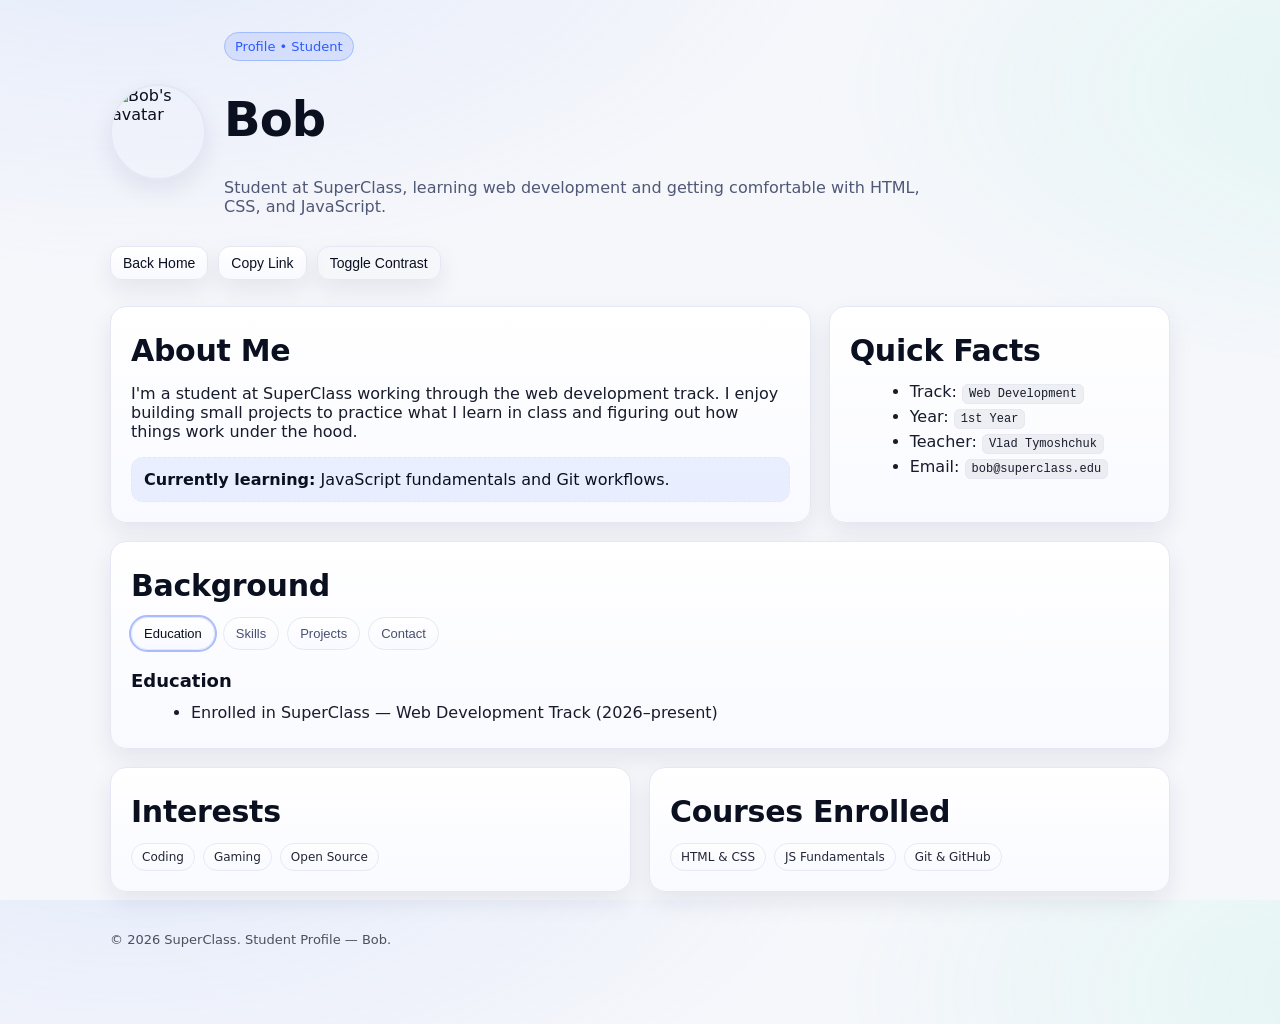
==== profiles/bob/profile.html @ 944cd734 "Initial commit" ====
<!DOCTYPE html>
<html lang="en">

<head>
    <meta charset="utf-8" />
    <meta name="viewport" content="width=device-width, initial-scale=1" />
    <title>Bob — Student Profile | SuperClass</title>
    <meta name="description" content="Student profile for Bob at SuperClass." />
    <link rel="stylesheet" href="style.css" />
</head>

<body>
    <div class="container">
        <header>
            <div class="profile-heading">
                <img class="avatar" src="https://api.dicebear.com/9.x/initials/svg?seed=Bob"
                    alt="Bob's avatar" width="96" height="96" />
                <div>
                    <span class="badge" aria-label="Profile role">Profile • Student</span>
                    <h1 class="title">Bob</h1>
                    <p class="subtitle">Student at SuperClass, learning web development and getting comfortable with
                        HTML, CSS, and JavaScript.</p>
                </div>
            </div>
            <div class="toolbar">
                <button class="btn">
                    <a class="clear-styles" href="../../index.html">Back Home</a>
                </button>
                <button id="copyLink" class="btn" aria-label="Copy shareable link">Copy Link</button>
                <button id="toggleContrast" class="btn ghost" aria-label="Toggle high contrast">Toggle Contrast</button>
            </div>

        </header>

        <section class="grid">
            <article class="card span-8">
                <h2>About Me</h2>
                <p>I'm a student at SuperClass working through the web development track. I enjoy building small
                    projects to practice what I learn in class and figuring out how things work under the hood.</p>
                <div class="callout" role="note">
                    <strong>Currently learning:</strong> JavaScript fundamentals and Git workflows.
                </div>
            </article>

            <aside class="card span-4">
                <h2>Quick Facts</h2>
                <ul>
                    <li>Track: <span class="kbd">Web Development</span></li>
                    <li>Year: <span class="kbd">1st Year</span></li>
                    <li>Teacher: <span class="kbd">Vlad Tymoshchuk</span></li>
                    <li>Email: <span class="kbd">bob@superclass.edu</span></li>
                </ul>
            </aside>

            <article class="card span-12">
                <h2>Background</h2>
                <div class="tabs" id="profileTabs">
                    <div class="tablist" role="tablist" aria-label="Profile sections">
                        <button class="tab" role="tab" aria-controls="tab-edu" data-tab="edu">Education</button>
                        <button class="tab" role="tab" aria-controls="tab-skills" data-tab="skills">Skills</button>
                        <button class="tab" role="tab" aria-controls="tab-projects" data-tab="projects">Projects</button>
                        <button class="tab" role="tab" aria-controls="tab-contact" data-tab="contact">Contact</button>
                    </div>

                    <section class="tabpanel" id="tab-edu" role="tabpanel" aria-labelledby="edu">
                        <h3>Education</h3>
                        <ul>
                            <li>Enrolled in SuperClass — Web Development Track (2026–present)</li>
                        </ul>
                    </section>

                    <section class="tabpanel" id="tab-skills" role="tabpanel" aria-labelledby="skills">
                        <h3>Skills</h3>
                        <div class="pill-list" aria-label="Skills">
                            <span class="pill">HTML</span>
                            <span class="pill">CSS</span>
                            <span class="pill">JavaScript (learning)</span>
                            <span class="pill">Git & GitHub</span>
                        </div>
                    </section>

                    <section class="tabpanel" id="tab-projects" role="tabpanel" aria-labelledby="projects">
                        <h3>Projects</h3>
                        <ul>
                            <li>Personal portfolio page built with HTML & CSS</li>
                            <li>To-do list app built with vanilla JavaScript</li>
                        </ul>
                    </section>

                    <section class="tabpanel" id="tab-contact" role="tabpanel" aria-labelledby="contact">
                        <h3>Contact</h3>
                        <ul>
                            <li>Email: bob@superclass.edu</li>
                            <li>Class: Web Development Track</li>
                        </ul>
                    </section>
                </div>
            </article>

            <article class="card span-6">
                <h2>Interests</h2>
                <div class="pill-list" aria-label="Interests">
                    <span class="pill">Coding</span>
                    <span class="pill">Gaming</span>
                    <span class="pill">Open Source</span>
                </div>
            </article>

            <article class="card span-6">
                <h2>Courses Enrolled</h2>
                <div class="pill-list" aria-label="Courses">
                    <span class="pill">HTML & CSS</span>
                    <span class="pill">JS Fundamentals</span>
                    <span class="pill">Git & GitHub</span>
                </div>
            </article>
        </section>

        <footer>
            <p>© 2026 SuperClass. Student Profile — Bob.</p>
        </footer>
    </div>

    <script>
        // Link copier
        document.getElementById('copyLink').addEventListener('click', async () => {
            try {
                await navigator.clipboard.writeText(location.href);
                const btn = document.getElementById('copyLink');
                const old = btn.textContent;
                btn.textContent = 'Copied!';
                setTimeout(() => btn.textContent = old, 1200);
            } catch { }
        });

        // Contrast toggle (temporary CSS override)
        const toggleBtn = document.getElementById('toggleContrast');
        let high = false;
        toggleBtn.addEventListener('click', () => {
            high = !high;
            document.documentElement.style.setProperty('--bg', high ? '#05070f' : '');
            document.documentElement.style.setProperty('--card', high ? '#0a0f22' : '');
            document.documentElement.style.setProperty('--card-2', high ? '#0b1020' : '');
            document.documentElement.style.setProperty('--text', high ? '#f2f6ff' : '');
            document.documentElement.style.setProperty('--border', high ? '#243463' : '');
        });

        // Tabs logic
        const tabsRoot = document.getElementById('profileTabs');
        const tabs = Array.from(tabsRoot.querySelectorAll('.tab'));
        const panels = Array.from(tabsRoot.querySelectorAll('.tabpanel'));
        function activate(id) {
            tabs.forEach(t => t.dataset.active = (t.dataset.tab === id));
            panels.forEach(p => p.classList.toggle('active', p.id === 'tab-' + id));
        }
        tabs.forEach(t => t.addEventListener('click', () => activate(t.dataset.tab)));
        activate('edu');
    </script>
</body>

</html>
---- profiles/bob/style.css ----
:root {
  --bg: #0b1020;
  --card: #111730;
  --card-2: #0e142a;
  --text: #e9eefc;
  --muted: #a9b2d0;
  --brand: #7aa2ff;
  --accent: #55e6c1;
  --border: #22305f;
  --code: #0a0f22;
  --shadow: 0 10px 30px rgba(0, 0, 0, 0.35);
}

@media (prefers-color-scheme: light) {
  :root {
    --bg: #f6f7fb;
    --card: #ffffff;
    --card-2: #f9faff;
    --text: #0b1020;
    --muted: #475070;
    --brand: #2d5bff;
    --accent: #0bb88e;
    --border: #e5e8f4;
    --code: #0b1020;
    --shadow: 0 10px 24px rgba(12, 24, 64, 0.08);
  }
}

* {
  box-sizing: border-box;
}

html,
body {
  height: 100%;
}

body {
  margin: 0;
  font-family:
    ui-sans-serif,
    system-ui,
    -apple-system,
    Segoe UI,
    Roboto,
    Inter,
    "Helvetica Neue",
    Arial,
    "Apple Color Emoji",
    "Segoe UI Emoji";
  background:
    radial-gradient(
      1200px 600px at 10% -10%,
      rgba(122, 162, 255, 0.15),
      transparent 60%
    ),
    radial-gradient(
      1000px 500px at 110% 10%,
      rgba(85, 230, 193, 0.12),
      transparent 60%
    ),
    var(--bg);
  color: var(--text);
}

.container {
  max-width: 1100px;
  margin: 0 auto;
  padding: 32px 20px 64px;
}

header {
  display: grid;
  gap: 14px;
  align-items: start;
  margin-bottom: 26px;
}

.title {
  font-size: clamp(28px, 4vw, 48px);
  line-height: 1.1;
  letter-spacing: -0.02em;
}

.subtitle {
  color: var(--muted);
  max-width: 70ch;
}

.profile-heading {
  display: flex;
  align-items: center;
  gap: 18px;
}

.avatar {
  border-radius: 50%;
  border: 2px solid var(--border);
  box-shadow: var(--shadow);
}

.badge {
  display: inline-flex;
  align-items: center;
  gap: 8px;
  font-size: 13px;
  color: var(--brand);
  background: color-mix(in oklab, var(--brand) 12%, transparent);
  border: 1px solid color-mix(in oklab, var(--brand) 35%, var(--border));
  padding: 6px 10px;
  border-radius: 999px;
}

.clear-styles {
  color: inherit;
  text-decoration: none;
}

.grid {
  display: grid;
  gap: 18px;
  grid-template-columns: repeat(12, 1fr);
}

.card {
  grid-column: span 12;
  background: linear-gradient(180deg, var(--card), var(--card-2));
  border: 1px solid var(--border);
  border-radius: 16px;
  box-shadow: var(--shadow);
  padding: 20px;
}

@media (min-width: 900px) {
  .card.span-4 {
    grid-column: span 4;
  }

  .card.span-6 {
    grid-column: span 6;
  }

  .card.span-8 {
    grid-column: span 8;
  }

  .card.span-12 {
    grid-column: span 12;
  }
}

h2 {
  margin: 6px 0 14px;
  font-size: clamp(22px, 2.6vw, 30px);
  letter-spacing: -0.01em;
}

h3 {
  margin: 10px 0 12px;
  font-size: 18px;
  letter-spacing: 0;
}

p {
  color: var(--text);
  opacity: 0.95;
}

ul {
  margin: 8px 0 0 20px;
  color: var(--text);
  opacity: 0.95;
}

li {
  margin: 6px 0;
}

.muted {
  color: var(--muted);
}

.kbd {
  font-family:
    ui-monospace, SFMono-Regular, Menlo, Consolas, "Liberation Mono", monospace;
  font-size: 12px;
  background: color-mix(in oklab, var(--text) 6%, transparent);
  border: 1px solid var(--border);
  padding: 2px 6px;
  border-radius: 6px;
}

pre,
code {
  font-family:
    ui-monospace, SFMono-Regular, Menlo, Consolas, "Liberation Mono", monospace;
}

pre {
  margin: 14px 0;
  padding: 14px;
  border-radius: 12px;
  border: 1px solid var(--border);
  background: linear-gradient(
    180deg,
    color-mix(in oklab, var(--card) 92%, #000 8%),
    var(--card-2)
  );
  overflow: auto;
}

code.inline {
  background: color-mix(in oklab, var(--text) 8%, transparent);
  border: 1px solid var(--border);
  padding: 2px 6px;
  border-radius: 6px;
}

.toolbar {
  display: flex;
  align-items: center;
  gap: 10px;
}

.btn {
  cursor: pointer;
  border: 1px solid var(--border);
  background: linear-gradient(180deg, var(--card), var(--card-2));
  color: var(--text);
  padding: 8px 12px;
  border-radius: 12px;
  box-shadow: var(--shadow);
  font-size: 14px;
}

.btn:hover {
  filter: brightness(1.05);
}

.btn.ghost {
  background: transparent;
}

/* Tabs */
.tabs {
  display: grid;
  gap: 10px;
}

.tablist {
  display: flex;
  flex-wrap: wrap;
  gap: 8px;
}

.tab {
  cursor: pointer;
  border: 1px solid var(--border);
  background: linear-gradient(180deg, var(--card), var(--card-2));
  color: var(--muted);
  padding: 8px 12px;
  border-radius: 999px;
  font-size: 13px;
  user-select: none;
}

.tab[data-active="true"] {
  color: var(--text);
  outline: 2px solid color-mix(in oklab, var(--brand) 40%, transparent);
}

.tabpanel {
  display: none;
}

.tabpanel.active {
  display: block;
}

.kicker {
  font-size: 12px;
  letter-spacing: 0.12em;
  text-transform: uppercase;
  color: var(--muted);
}

.callout {
  border: 1px dashed var(--border);
  background: color-mix(in oklab, var(--brand) 8%, transparent);
  padding: 12px;
  border-radius: 12px;
}

footer {
  margin-top: 40px;
  opacity: 0.75;
  font-size: 13px;
  color: var(--muted);
}

.diagram {
  width: 100%;
  border-radius: 12px;
  border: 1px solid var(--border);
  background: var(--card-2);
  padding: 6px;
}

.pill-list {
  display: flex;
  gap: 8px;
  flex-wrap: wrap;
}

.pill {
  font-size: 12px;
  color: var(--text);
  opacity: 0.9;
  border: 1px solid var(--border);
  background: linear-gradient(180deg, var(--card), var(--card-2));
  padding: 6px 10px;
  border-radius: 999px;
}
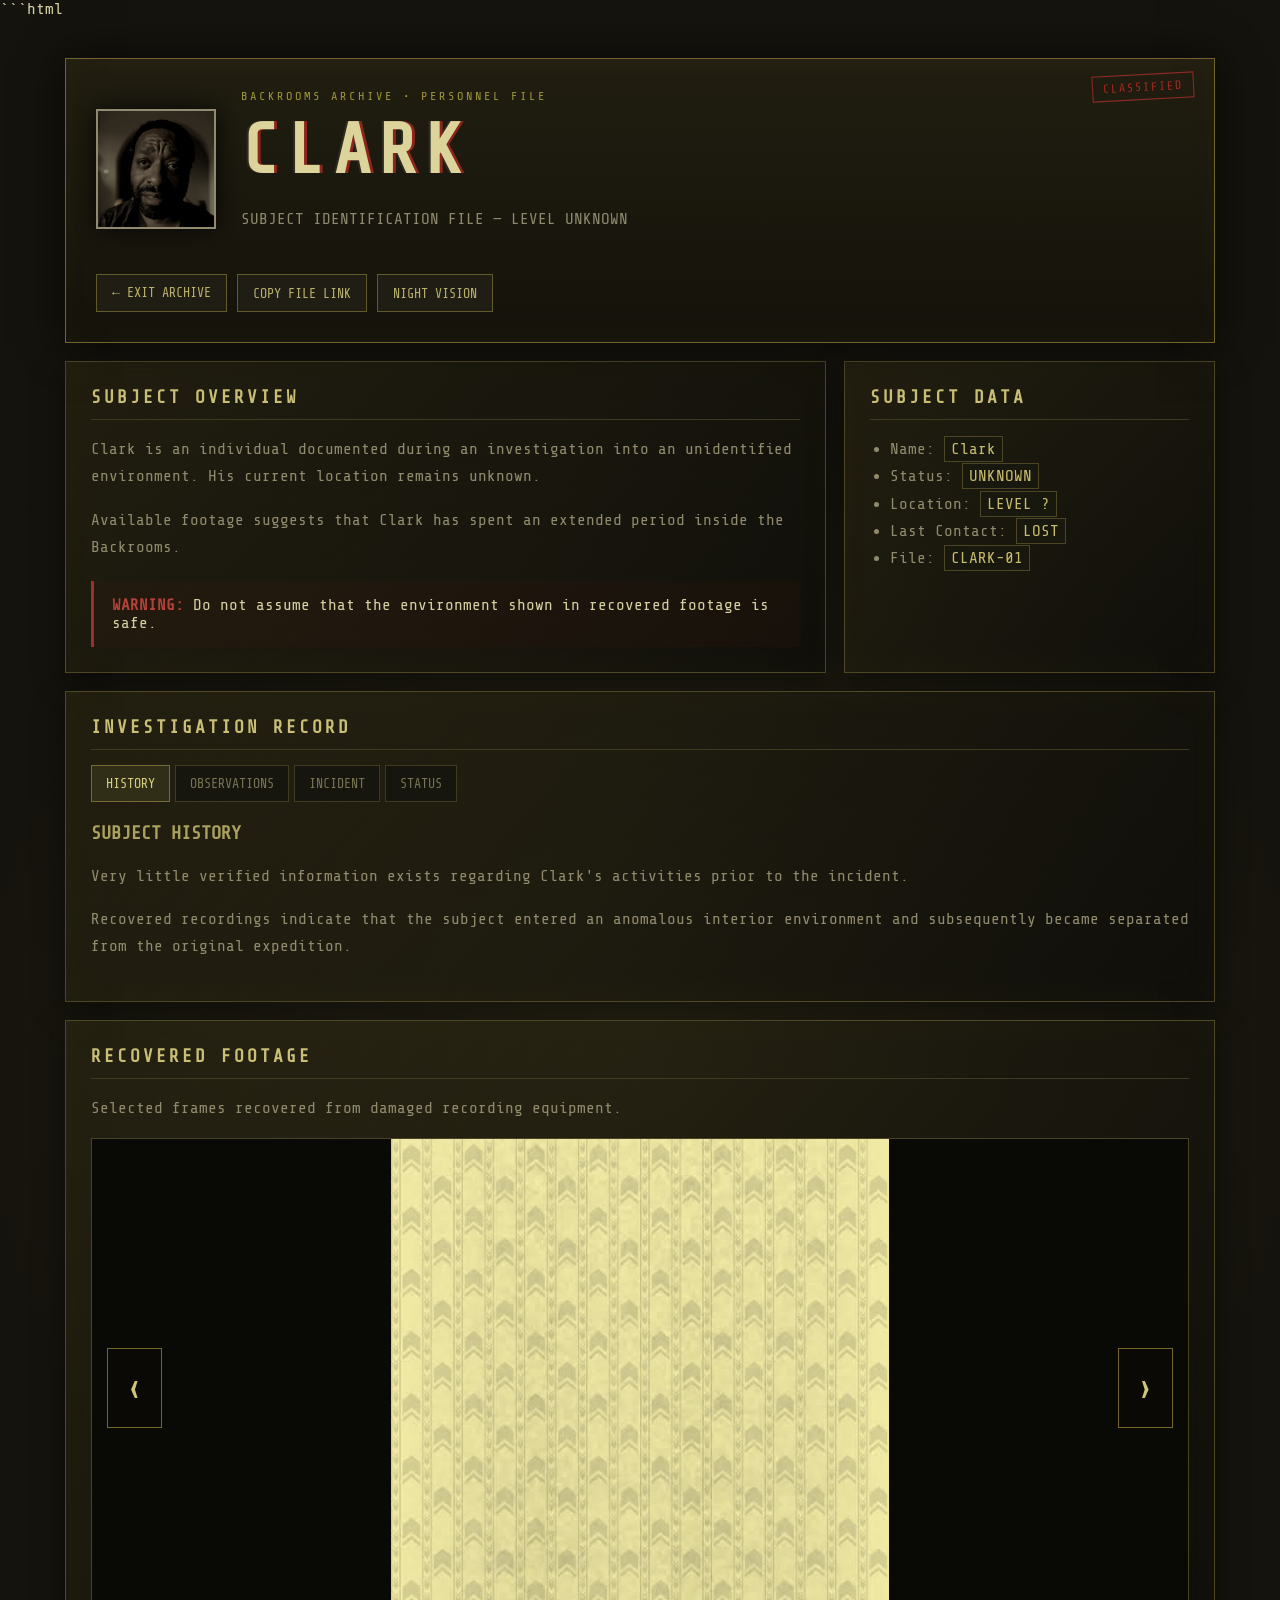
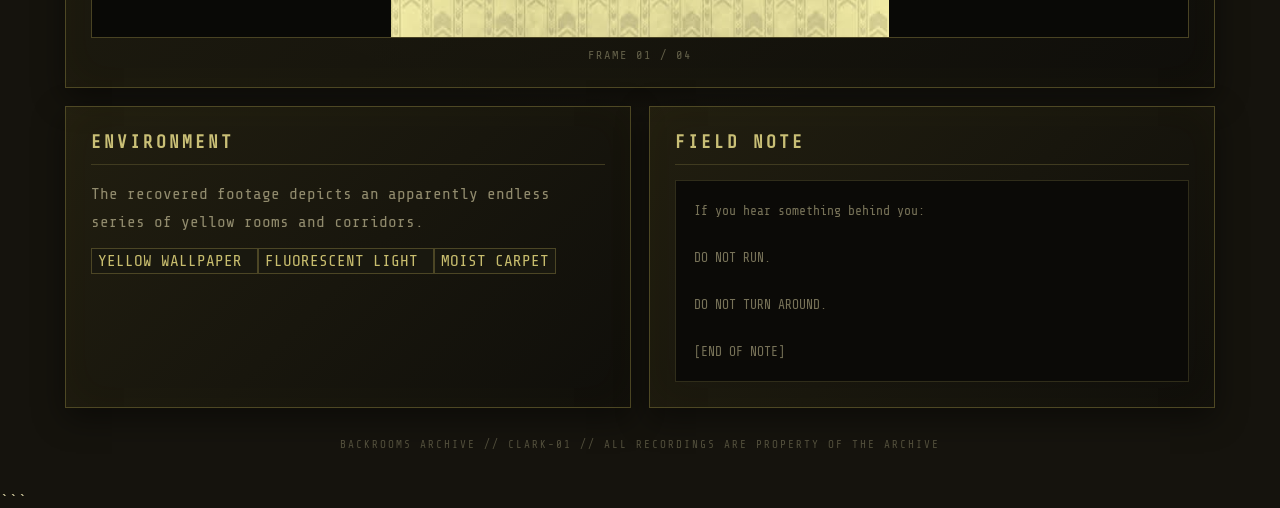
==== commit cb268ae1: "lo" ====
--- a/profiles/bob/profile.html
+++ b/profiles/bob/profile.html
@@ -1,161 +1,1216 @@
+```html
 <!DOCTYPE html>
 <html lang="en">
 
 <head>
-    <meta charset="utf-8" />
-    <meta name="viewport" content="width=device-width, initial-scale=1" />
-    <title>Bob — Student Profile | SuperClass</title>
-    <meta name="description" content="Student profile for Bob at SuperClass." />
-    <link rel="stylesheet" href="style.css" />
+    <meta charset="UTF-8">
+    <meta name="viewport" content="width=device-width, initial-scale=1.0">
+
+    <title>CLARK — BACKROOMS ARCHIVE</title>
+
+    <meta name="description" content="Classified archive file concerning Clark.">
+
+    <style>
+        @import url('https://fonts.googleapis.com/css2?family=Share+Tech+Mono&display=swap');
+
+        * {
+            box-sizing: border-box;
+        }
+
+        html {
+            scroll-behavior: smooth;
+        }
+
+        body {
+            margin: 0;
+            background:
+                radial-gradient(circle at center, rgba(255, 225, 100, 0.08), transparent 55%),
+                #15130d;
+            color: #d8d1a3;
+            font-family: "Share Tech Mono", monospace;
+            min-height: 100vh;
+        }
+
+        /* VHS noise */
+
+        body::before {
+            content: "";
+            position: fixed;
+            inset: 0;
+            pointer-events: none;
+            z-index: 999;
+            opacity: 0.08;
+
+            background:
+                repeating-linear-gradient(
+                    0deg,
+                    transparent,
+                    transparent 2px,
+                    rgba(255, 255, 255, 0.08) 3px
+                );
+
+            animation: scanlines 0.15s infinite;
+        }
+
+        @keyframes scanlines {
+            0% {
+                transform: translateY(0);
+            }
+
+            100% {
+                transform: translateY(3px);
+            }
+        }
+
+        /* Main container */
+
+        .container {
+            width: min(1150px, 92%);
+            margin: 40px auto;
+        }
+
+        /* Header */
+
+        header {
+            position: relative;
+            padding: 30px;
+            border: 1px solid #70652c;
+            background:
+                linear-gradient(
+                    rgba(80, 70, 30, 0.2),
+                    rgba(20, 18, 10, 0.85)
+                );
+
+            box-shadow:
+                0 0 40px rgba(0, 0, 0, 0.7),
+                inset 0 0 30px rgba(255, 220, 80, 0.03);
+        }
+
+        .classified {
+            position: absolute;
+            top: 15px;
+            right: 20px;
+
+            color: #a32920;
+            border: 1px solid #8d2c26;
+            padding: 5px 10px;
+
+            font-size: 12px;
+            letter-spacing: 2px;
+
+            transform: rotate(-3deg);
+        }
+
+        .profile-heading {
+            display: flex;
+            align-items: center;
+            gap: 25px;
+        }
+
+        .avatar {
+            width: 120px;
+            height: 120px;
+
+            object-fit: cover;
+
+            border: 2px solid #91852e;
+
+            filter:
+                grayscale(0.8)
+                sepia(0.25)
+                contrast(1.2);
+
+            box-shadow:
+                0 0 25px rgba(0, 0, 0, 0.8);
+        }
+
+        .badge {
+            color: #9e963c;
+            font-size: 12px;
+            letter-spacing: 3px;
+        }
+
+        .title {
+            margin: 8px 0;
+
+            color: #ddd49b;
+
+            font-size: clamp(38px, 7vw, 70px);
+            letter-spacing: 8px;
+
+            text-shadow:
+                3px 0 #8b261e,
+                -2px 0 rgba(255, 255, 255, 0.08);
+        }
+
+        .subtitle {
+            max-width: 700px;
+            color: #8e896d;
+            line-height: 1.7;
+        }
+
+        /* Buttons */
+
+        .toolbar {
+            display: flex;
+            flex-wrap: wrap;
+            gap: 10px;
+            margin-top: 25px;
+        }
+
+        .btn {
+            font-family: inherit;
+
+            background: #201e14;
+            color: #b9b16c;
+
+            border: 1px solid #615a2a;
+
+            padding: 10px 15px;
+            cursor: pointer;
+
+            transition: 0.2s;
+        }
+
+        .btn:hover {
+            background: #39351c;
+            color: #e6dc9c;
+            border-color: #a59a42;
+        }
+
+        .clear-styles {
+            color: inherit;
+            text-decoration: none;
+        }
+
+        /* Grid */
+
+        .grid {
+            display: grid;
+            grid-template-columns: repeat(12, 1fr);
+            gap: 18px;
+            margin-top: 18px;
+        }
+
+        .card {
+            background:
+                linear-gradient(
+                    135deg,
+                    rgba(70, 64, 25, 0.25),
+                    rgba(15, 14, 10, 0.95)
+                );
+
+            border: 1px solid #4e4824;
+            padding: 25px;
+
+            box-shadow:
+                0 10px 30px rgba(0, 0, 0, 0.45),
+                inset 0 0 40px rgba(255, 220, 70, 0.025);
+        }
+
+        .span-4 {
+            grid-column: span 4;
+        }
+
+        .span-6 {
+            grid-column: span 6;
+        }
+
+        .span-8 {
+            grid-column: span 8;
+        }
+
+        .span-12 {
+            grid-column: span 12;
+        }
+
+        h2 {
+            margin-top: 0;
+
+            color: #c9bf76;
+
+            font-size: 18px;
+            letter-spacing: 3px;
+
+            border-bottom: 1px solid #403b20;
+            padding-bottom: 12px;
+        }
+
+        h3 {
+            color: #aaa25e;
+        }
+
+        p,
+        li {
+            color: #918b6d;
+            line-height: 1.7;
+        }
+
+        /* Warning */
+
+        .warning {
+            border-left: 3px solid #9d3027;
+            padding: 15px 18px;
+            margin-top: 20px;
+
+            background: rgba(100, 25, 20, 0.08);
+        }
+
+        .warning strong {
+            color: #b54237;
+        }
+
+        /* Facts */
+
+        ul {
+            padding-left: 20px;
+        }
+
+        .kbd {
+            color: #c8bd6e;
+
+            border: 1px solid #4c4625;
+            padding: 3px 6px;
+
+            background: #19180f;
+        }
+
+        /* Tabs */
+
+        .tablist {
+            display: flex;
+            flex-wrap: wrap;
+            gap: 5px;
+            margin-bottom: 20px;
+        }
+
+        .tab {
+            font-family: inherit;
+
+            background: #17160e;
+            color: #777354;
+
+            border: 1px solid #403b20;
+
+            padding: 10px 14px;
+            cursor: pointer;
+        }
+
+        .tab:hover {
+            color: #c6bc6d;
+        }
+
+        .tab[data-active="true"] {
+            color: #d9cf83;
+            background: #312e18;
+            border-color: #756b2f;
+        }
+
+        .tabpanel {
+            display: none;
+        }
+
+        .tabpanel.active {
+            display: block;
+        }
+
+        /* Gallery */
+
+        .gallery {
+            position: relative;
+
+            width: 100%;
+            height: 500px;
+
+            background: #090906;
+
+            border: 1px solid #494323;
+
+            overflow: hidden;
+        }
+
+        .gallery-images {
+            width: 100%;
+            height: 100%;
+        }
+
+        .gallery-image {
+            display: none;
+
+            width: 100%;
+            height: 100%;
+
+            object-fit: contain;
+
+            filter:
+                grayscale(0.35)
+                sepia(0.2)
+                contrast(1.1);
+        }
+
+        .gallery-image.active {
+            display: block;
+        }
+
+        .gallery-btn {
+            position: absolute;
+
+            top: 50%;
+            transform: translateY(-50%);
+
+            width: 55px;
+            height: 80px;
+
+            border: 1px solid #70652d;
+
+            background: rgba(10, 9, 5, 0.7);
+
+            color: #d0c579;
+
+            font-family: inherit;
+            font-size: 42px;
+
+            cursor: pointer;
+
+            z-index: 5;
+        }
+
+        .gallery-btn:hover {
+            background: rgba(70, 63, 25, 0.8);
+        }
+
+        .gallery-btn.prev {
+            left: 15px;
+        }
+
+        .gallery-btn.next {
+            right: 15px;
+        }
+
+        .gallery-counter {
+            text-align: center;
+            margin-top: 10px;
+
+            color: #625f48;
+            font-size: 12px;
+            letter-spacing: 2px;
+        }
+
+        /* Log */
+
+        .log {
+            font-size: 13px;
+            color: #777258;
+
+            background: #0b0a07;
+
+            border: 1px solid #302d1a;
+
+            padding: 18px;
+
+            line-height: 1.8;
+        }
+
+        .redacted {
+            background: #080807;
+            color: #080807;
+            padding: 0 5px;
+        }
+
+        .redacted:hover {
+            color: #777258;
+        }
+
+        /* Footer */
+
+        footer {
+            margin: 30px 0;
+            text-align: center;
+
+            color: #514e3b;
+            font-size: 11px;
+            letter-spacing: 2px;
+        }
+
+        /* Mobile */
+
+        @media (max-width: 800px) {
+
+            .profile-heading {
+                flex-direction: column;
+                align-items: flex-start;
+            }
+
+            .span-4,
+            .span-6,
+            .span-8,
+            .span-12 {
+                grid-column: span 12;
+            }
+
+            .gallery {
+                height: 350px;
+            }
+
+            .classified {
+                position: static;
+                display: inline-block;
+                margin-bottom: 15px;
+            }
+        }
+    </style>
 </head>
 
 <body>
+
     <div class="container">
+
+        <!-- HEADER -->
+
         <header>
+
+            <div class="classified">
+                CLASSIFIED
+            </div>
+
             <div class="profile-heading">
-                <img class="avatar" src="https://api.dicebear.com/9.x/initials/svg?seed=Bob"
-                    alt="Bob's avatar" width="96" height="96" />
+
+                <img
+                    class="avatar"
+                    src="clarkacceptance_2.webp"
+                    alt="Clark"
+                >
+
                 <div>
-                    <span class="badge" aria-label="Profile role">Profile • Student</span>
-                    <h1 class="title">Bob</h1>
-                    <p class="subtitle">Student at SuperClass, learning web development and getting comfortable with
-                        HTML, CSS, and JavaScript.</p>
+
+                    <span class="badge">
+                        BACKROOMS ARCHIVE • PERSONNEL FILE
+                    </span>
+
+                    <h1 class="title">
+                        CLARK
+                    </h1>
+
+                    <p class="subtitle">
+                        SUBJECT IDENTIFICATION FILE — LEVEL UNKNOWN
+                    </p>
+
                 </div>
+
             </div>
+
             <div class="toolbar">
+
                 <button class="btn">
-                    <a class="clear-styles" href="../../index.html">Back Home</a>
+                    <a
+                        class="clear-styles"
+                        href="../../index.html"
+                    >
+                        ← EXIT ARCHIVE
+                    </a>
                 </button>
-                <button id="copyLink" class="btn" aria-label="Copy shareable link">Copy Link</button>
-                <button id="toggleContrast" class="btn ghost" aria-label="Toggle high contrast">Toggle Contrast</button>
+
+                <button
+                    id="copyLink"
+                    class="btn"
+                >
+                    COPY FILE LINK
+                </button>
+
+                <button
+                    id="toggleContrast"
+                    class="btn"
+                >
+                    NIGHT VISION
+                </button>
+
             </div>
 
         </header>
 
+
         <section class="grid">
+
+
+            <!-- ABOUT -->
+
             <article class="card span-8">
-                <h2>About Me</h2>
-                <p>I'm a student at SuperClass working through the web development track. I enjoy building small
-                    projects to practice what I learn in class and figuring out how things work under the hood.</p>
-                <div class="callout" role="note">
-                    <strong>Currently learning:</strong> JavaScript fundamentals and Git workflows.
+
+                <h2>
+                    SUBJECT OVERVIEW
+                </h2>
+
+                <p>
+                    Clark is an individual documented during an
+                    investigation into an unidentified environment.
+                    His current location remains unknown.
+                </p>
+
+                <p>
+                    Available footage suggests that Clark has spent
+                    an extended period inside the Backrooms.
+                </p>
+
+                <div class="warning">
+
+                    <strong>
+                        WARNING:
+                    </strong>
+
+                    Do not assume that the environment shown in
+                    recovered footage is safe.
+
                 </div>
+
             </article>
 
+
+            <!-- FACTS -->
+
             <aside class="card span-4">
-                <h2>Quick Facts</h2>
+
+                <h2>
+                    SUBJECT DATA
+                </h2>
+
                 <ul>
-                    <li>Track: <span class="kbd">Web Development</span></li>
-                    <li>Year: <span class="kbd">1st Year</span></li>
-                    <li>Teacher: <span class="kbd">Vlad Tymoshchuk</span></li>
-                    <li>Email: <span class="kbd">bob@superclass.edu</span></li>
+
+                    <li>
+                        Name:
+                        <span class="kbd">Clark</span>
+                    </li>
+
+                    <li>
+                        Status:
+                        <span class="kbd">UNKNOWN</span>
+                    </li>
+
+                    <li>
+                        Location:
+                        <span class="kbd">LEVEL ?</span>
+                    </li>
+
+                    <li>
+                        Last Contact:
+                        <span class="kbd">LOST</span>
+                    </li>
+
+                    <li>
+                        File:
+                        <span class="kbd">CLARK-01</span>
+                    </li>
+
                 </ul>
+
             </aside>
 
+
+            <!-- BACKGROUND -->
+
             <article class="card span-12">
-                <h2>Background</h2>
-                <div class="tabs" id="profileTabs">
-                    <div class="tablist" role="tablist" aria-label="Profile sections">
-                        <button class="tab" role="tab" aria-controls="tab-edu" data-tab="edu">Education</button>
-                        <button class="tab" role="tab" aria-controls="tab-skills" data-tab="skills">Skills</button>
-                        <button class="tab" role="tab" aria-controls="tab-projects" data-tab="projects">Projects</button>
-                        <button class="tab" role="tab" aria-controls="tab-contact" data-tab="contact">Contact</button>
+
+                <h2>
+                    INVESTIGATION RECORD
+                </h2>
+
+                <div
+                    class="tabs"
+                    id="profileTabs"
+                >
+
+                    <div
+                        class="tablist"
+                        role="tablist"
+                    >
+
+                        <button
+                            class="tab"
+                            data-tab="history"
+                        >
+                            HISTORY
+                        </button>
+
+                        <button
+                            class="tab"
+                            data-tab="behavior"
+                        >
+                            OBSERVATIONS
+                        </button>
+
+                        <button
+                            class="tab"
+                            data-tab="incident"
+                        >
+                            INCIDENT
+                        </button>
+
+                        <button
+                            class="tab"
+                            data-tab="status"
+                        >
+                            STATUS
+                        </button>
+
                     </div>
 
-                    <section class="tabpanel" id="tab-edu" role="tabpanel" aria-labelledby="edu">
-                        <h3>Education</h3>
+
+                    <!-- HISTORY -->
+
+                    <section
+                        class="tabpanel"
+                        id="tab-history"
+                    >
+
+                        <h3>
+                            SUBJECT HISTORY
+                        </h3>
+
+                        <p>
+                            Very little verified information exists
+                            regarding Clark's activities prior to the
+                            incident.
+                        </p>
+
+                        <p>
+                            Recovered recordings indicate that the
+                            subject entered an anomalous interior
+                            environment and subsequently became
+                            separated from the original expedition.
+                        </p>
+
+                    </section>
+
+
+                    <!-- OBSERVATIONS -->
+
+                    <section
+                        class="tabpanel"
+                        id="tab-behavior"
+                    >
+
+                        <h3>
+                            OBSERVATIONS
+                        </h3>
+
                         <ul>
-                            <li>Enrolled in SuperClass — Web Development Track (2026–present)</li>
+
+                            <li>
+                                Subject appears capable of navigating
+                                unfamiliar areas.
+                            </li>
+
+                            <li>
+                                Subject demonstrates awareness of
+                                environmental anomalies.
+                            </li>
+
+                            <li>
+                                Recorded behavior indicates prolonged
+                                exposure to isolation.
+                            </li>
+
+                            <li>
+                                Additional information:
+                                <span class="redacted">
+                                    REDACTED
+                                </span>
+                            </li>
+
                         </ul>
+
                     </section>
 
-                    <section class="tabpanel" id="tab-skills" role="tabpanel" aria-labelledby="skills">
-                        <h3>Skills</h3>
-                        <div class="pill-list" aria-label="Skills">
-                            <span class="pill">HTML</span>
-                            <span class="pill">CSS</span>
-                            <span class="pill">JavaScript (learning)</span>
-                            <span class="pill">Git & GitHub</span>
+
+                    <!-- INCIDENT -->
+
+                    <section
+                        class="tabpanel"
+                        id="tab-incident"
+                    >
+
+                        <h3>
+                            INCIDENT REPORT
+                        </h3>
+
+                        <div class="log">
+
+                            [LOG 01:14:22]
+
+                            <br>
+
+                            Audio recording begins.
+
+                            <br><br>
+
+                            [UNKNOWN VOICE]
+
+                            <br>
+
+                            "Clark? Can you hear me?"
+
+                            <br><br>
+
+                            [STATIC]
+
+                            <br>
+
+                            "Don't go down that hallway."
+
+                            <br><br>
+
+                            [SIGNAL LOST]
+
                         </div>
+
                     </section>
 
-                    <section class="tabpanel" id="tab-projects" role="tabpanel" aria-labelledby="projects">
-                        <h3>Projects</h3>
-                        <ul>
-                            <li>Personal portfolio page built with HTML & CSS</li>
-                            <li>To-do list app built with vanilla JavaScript</li>
-                        </ul>
+
+                    <!-- STATUS -->
+
+                    <section
+                        class="tabpanel"
+                        id="tab-status"
+                    >
+
+                        <h3>
+                            CURRENT STATUS
+                        </h3>
+
+                        <p>
+                            <strong>
+                                LOCATION:
+                            </strong>
+                            UNKNOWN
+                        </p>
+
+                        <p>
+                            <strong>
+                                COMMUNICATION:
+                            </strong>
+                            NONE
+                        </p>
+
+                        <p>
+                            <strong>
+                                RECOVERY:
+                            </strong>
+                            UNSUCCESSFUL
+                        </p>
+
                     </section>
 
-                    <section class="tabpanel" id="tab-contact" role="tabpanel" aria-labelledby="contact">
-                        <h3>Contact</h3>
-                        <ul>
-                            <li>Email: bob@superclass.edu</li>
-                            <li>Class: Web Development Track</li>
-                        </ul>
-                    </section>
                 </div>
+
             </article>
 
+
+            <!-- GALLERY -->
+
+            <article class="card span-12">
+
+                <h2>
+                    RECOVERED FOOTAGE
+                </h2>
+
+                <p>
+                    Selected frames recovered from damaged recording
+                    equipment.
+                </p>
+
+                <div class="gallery">
+
+                    <button
+                        class="gallery-btn prev"
+                        onclick="previousImage()"
+                    >
+                        ‹
+                    </button>
+
+                    <div class="gallery-images">
+
+                        <img
+                            src="image1.jpg"
+                            class="gallery-image active"
+                            alt="Recovered footage 01"
+                        >
+
+                        <img
+                            src="image2.jpg"
+                            class="gallery-image"
+                            alt="Recovered footage 02"
+                        >
+
+                        <img
+                            src="image3.jpg"
+                            class="gallery-image"
+                            alt="Recovered footage 03"
+                        >
+
+                        <img
+                            src="image4.jpg"
+                            class="gallery-image"
+                            alt="Recovered footage 04"
+                        >
+
+                    </div>
+
+                    <button
+                        class="gallery-btn next"
+                        onclick="nextImage()"
+                    >
+                        ›
+                    </button>
+
+                </div>
+
+                <div class="gallery-counter">
+                    FRAME <span id="galleryCounter">01 / 04</span>
+                </div>
+
+            </article>
+
+
+            <!-- ENVIRONMENT -->
+
             <article class="card span-6">
-                <h2>Interests</h2>
-                <div class="pill-list" aria-label="Interests">
-                    <span class="pill">Coding</span>
-                    <span class="pill">Gaming</span>
-                    <span class="pill">Open Source</span>
+
+                <h2>
+                    ENVIRONMENT
+                </h2>
+
+                <p>
+                    The recovered footage depicts an apparently
+                    endless series of yellow rooms and corridors.
+                </p>
+
+                <div class="pill-list">
+
+                    <span class="kbd">
+                        YELLOW WALLPAPER
+                    </span>
+
+                    <span class="kbd">
+                        FLUORESCENT LIGHT
+                    </span>
+
+                    <span class="kbd">
+                        MOIST CARPET
+                    </span>
+
                 </div>
+
             </article>
 
+
+            <!-- WARNING -->
+
             <article class="card span-6">
-                <h2>Courses Enrolled</h2>
-                <div class="pill-list" aria-label="Courses">
-                    <span class="pill">HTML & CSS</span>
-                    <span class="pill">JS Fundamentals</span>
-                    <span class="pill">Git & GitHub</span>
+
+                <h2>
+                    FIELD NOTE
+                </h2>
+
+                <div class="log">
+
+                    If you hear something behind you:
+
+                    <br><br>
+
+                    DO NOT RUN.
+
+                    <br><br>
+
+                    DO NOT TURN AROUND.
+
+                    <br><br>
+
+                    [END OF NOTE]
+
                 </div>
+
             </article>
+
+
         </section>
 
+
         <footer>
-            <p>© 2026 SuperClass. Student Profile — Bob.</p>
+
+            BACKROOMS ARCHIVE // CLARK-01 //
+            ALL RECORDINGS ARE PROPERTY OF THE ARCHIVE
+
         </footer>
+
     </div>
 
+
     <script>
-        // Link copier
-        document.getElementById('copyLink').addEventListener('click', async () => {
-            try {
-                await navigator.clipboard.writeText(location.href);
-                const btn = document.getElementById('copyLink');
-                const old = btn.textContent;
-                btn.textContent = 'Copied!';
-                setTimeout(() => btn.textContent = old, 1200);
-            } catch { }
+
+        /* =========================
+           COPY LINK
+        ========================= */
+
+        document
+            .getElementById("copyLink")
+            .addEventListener("click", async () => {
+
+                try {
+
+                    await navigator.clipboard.writeText(
+                        location.href
+                    );
+
+                    const button =
+                        document.getElementById("copyLink");
+
+                    const oldText =
+                        button.textContent;
+
+                    button.textContent =
+                        "LINK COPIED";
+
+                    setTimeout(() => {
+
+                        button.textContent =
+                            oldText;
+
+                    }, 1200);
+
+                } catch {
+
+                    console.log(
+                        "Could not copy link."
+                    );
+
+                }
+
+            });
+
+
+        /* =========================
+           NIGHT VISION
+        ========================= */
+
+        const contrastButton =
+            document.getElementById(
+                "toggleContrast"
+            );
+
+        let nightVision = false;
+
+        contrastButton.addEventListener(
+            "click",
+            () => {
+
+                nightVision =
+                    !nightVision;
+
+                if (nightVision) {
+
+                    document.body.style.filter =
+                        "brightness(0.75) contrast(1.25) sepia(0.7)";
+
+                    contrastButton.textContent =
+                        "NORMAL VISION";
+
+                } else {
+
+                    document.body.style.filter =
+                        "";
+
+                    contrastButton.textContent =
+                        "NIGHT VISION";
+
+                }
+
+            }
+        );
+
+
+        /* =========================
+           TABS
+        ========================= */
+
+        const tabs =
+            document.querySelectorAll(
+                ".tab"
+            );
+
+        const panels =
+            document.querySelectorAll(
+                ".tabpanel"
+            );
+
+        function activateTab(id) {
+
+            tabs.forEach(tab => {
+
+                tab.dataset.active =
+                    tab.dataset.tab === id;
+
+            });
+
+            panels.forEach(panel => {
+
+                panel.classList.toggle(
+                    "active",
+                    panel.id === "tab-" + id
+                );
+
+            });
+
+        }
+
+        tabs.forEach(tab => {
+
+            tab.addEventListener(
+                "click",
+                () => {
+
+                    activateTab(
+                        tab.dataset.tab
+                    );
+
+                }
+            );
+
         });
 
-        // Contrast toggle (temporary CSS override)
-        const toggleBtn = document.getElementById('toggleContrast');
-        let high = false;
-        toggleBtn.addEventListener('click', () => {
-            high = !high;
-            document.documentElement.style.setProperty('--bg', high ? '#05070f' : '');
-            document.documentElement.style.setProperty('--card', high ? '#0a0f22' : '');
-            document.documentElement.style.setProperty('--card-2', high ? '#0b1020' : '');
-            document.documentElement.style.setProperty('--text', high ? '#f2f6ff' : '');
-            document.documentElement.style.setProperty('--border', high ? '#243463' : '');
-        });
-
-        // Tabs logic
-        const tabsRoot = document.getElementById('profileTabs');
-        const tabs = Array.from(tabsRoot.querySelectorAll('.tab'));
-        const panels = Array.from(tabsRoot.querySelectorAll('.tabpanel'));
-        function activate(id) {
-            tabs.forEach(t => t.dataset.active = (t.dataset.tab === id));
-            panels.forEach(p => p.classList.toggle('active', p.id === 'tab-' + id));
-        }
-        tabs.forEach(t => t.addEventListener('click', () => activate(t.dataset.tab)));
-        activate('edu');
+        activateTab("history");
+
+
+        /* =========================
+           GALLERY
+        ========================= */
+
+        const galleryImages =
+            document.querySelectorAll(
+                ".gallery-image"
+            );
+
+        const galleryCounter =
+            document.getElementById(
+                "galleryCounter"
+            );
+
+        let currentImage = 0;
+
+
+        function showImage(index) {
+
+            galleryImages[
+                currentImage
+            ].classList.remove(
+                "active"
+            );
+
+            currentImage =
+                (index + galleryImages.length)
+                % galleryImages.length;
+
+            galleryImages[
+                currentImage
+            ].classList.add(
+                "active"
+            );
+
+            const number =
+                String(
+                    currentImage + 1
+                ).padStart(2, "0");
+
+            const total =
+                String(
+                    galleryImages.length
+                ).padStart(2, "0");
+
+            galleryCounter.textContent =
+                `${number} / ${total}`;
+
+        }
+
+
+        function nextImage() {
+
+            showImage(
+                currentImage + 1
+            );
+
+        }
+
+
+        function previousImage() {
+
+            showImage(
+                currentImage - 1
+            );
+
+        }
+
+
+        /* Keyboard controls */
+
+        document.addEventListener(
+            "keydown",
+            event => {
+
+                if (event.key === "ArrowRight") {
+                    nextImage();
+                }
+
+                if (event.key === "ArrowLeft") {
+                    previousImage();
+                }
+
+            }
+        );
+
+
+        /* Mouse / touch swipe */
+
+        let touchStartX = 0;
+
+        const gallery =
+            document.querySelector(
+                ".gallery"
+            );
+
+        gallery.addEventListener(
+            "touchstart",
+            event => {
+
+                touchStartX =
+                    event.touches[0].clientX;
+
+            }
+        );
+
+        gallery.addEventListener(
+            "touchend",
+            event => {
+
+                const touchEndX =
+                    event.changedTouches[0].clientX;
+
+                const difference =
+                    touchStartX - touchEndX;
+
+                if (Math.abs(difference) > 50) {
+
+                    if (difference > 0) {
+                        nextImage();
+                    } else {
+                        previousImage();
+                    }
+
+                }
+
+            }
+        );
+
     </script>
+
 </body>
 
 </html>
+```
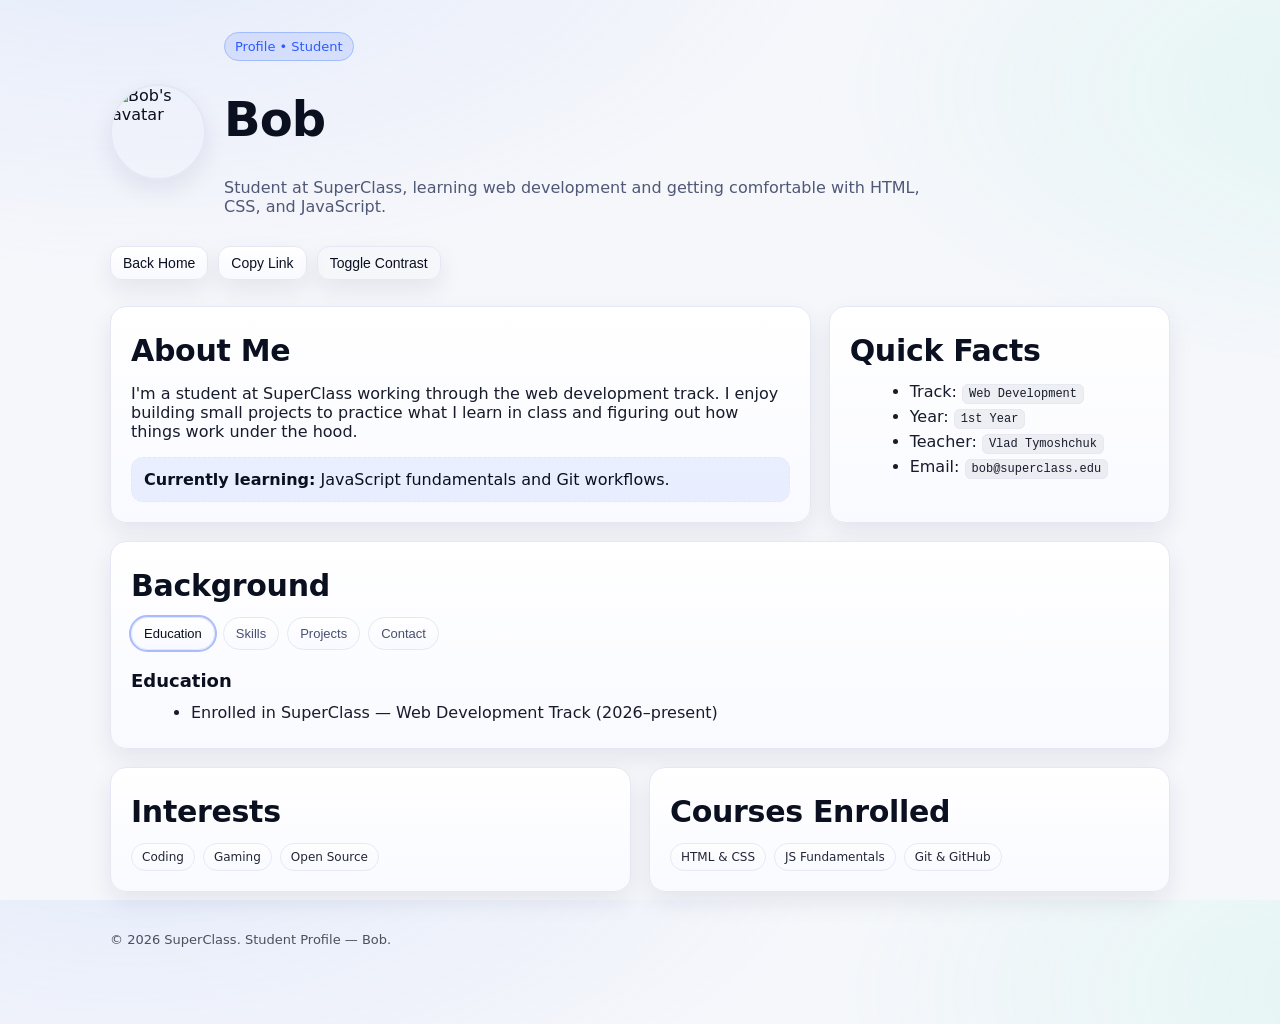
==== commit 999bff14: "bob is back" ====
--- a/profiles/bob/profile.html
+++ b/profiles/bob/profile.html
@@ -1,1216 +1,161 @@
-```html
 <!DOCTYPE html>
 <html lang="en">
 
 <head>
-    <meta charset="UTF-8">
-    <meta name="viewport" content="width=device-width, initial-scale=1.0">
-
-    <title>CLARK — BACKROOMS ARCHIVE</title>
-
-    <meta name="description" content="Classified archive file concerning Clark.">
-
-    <style>
-        @import url('https://fonts.googleapis.com/css2?family=Share+Tech+Mono&display=swap');
-
-        * {
-            box-sizing: border-box;
-        }
-
-        html {
-            scroll-behavior: smooth;
-        }
-
-        body {
-            margin: 0;
-            background:
-                radial-gradient(circle at center, rgba(255, 225, 100, 0.08), transparent 55%),
-                #15130d;
-            color: #d8d1a3;
-            font-family: "Share Tech Mono", monospace;
-            min-height: 100vh;
-        }
-
-        /* VHS noise */
-
-        body::before {
-            content: "";
-            position: fixed;
-            inset: 0;
-            pointer-events: none;
-            z-index: 999;
-            opacity: 0.08;
-
-            background:
-                repeating-linear-gradient(
-                    0deg,
-                    transparent,
-                    transparent 2px,
-                    rgba(255, 255, 255, 0.08) 3px
-                );
-
-            animation: scanlines 0.15s infinite;
-        }
-
-        @keyframes scanlines {
-            0% {
-                transform: translateY(0);
-            }
-
-            100% {
-                transform: translateY(3px);
-            }
-        }
-
-        /* Main container */
-
-        .container {
-            width: min(1150px, 92%);
-            margin: 40px auto;
-        }
-
-        /* Header */
-
-        header {
-            position: relative;
-            padding: 30px;
-            border: 1px solid #70652c;
-            background:
-                linear-gradient(
-                    rgba(80, 70, 30, 0.2),
-                    rgba(20, 18, 10, 0.85)
-                );
-
-            box-shadow:
-                0 0 40px rgba(0, 0, 0, 0.7),
-                inset 0 0 30px rgba(255, 220, 80, 0.03);
-        }
-
-        .classified {
-            position: absolute;
-            top: 15px;
-            right: 20px;
-
-            color: #a32920;
-            border: 1px solid #8d2c26;
-            padding: 5px 10px;
-
-            font-size: 12px;
-            letter-spacing: 2px;
-
-            transform: rotate(-3deg);
-        }
-
-        .profile-heading {
-            display: flex;
-            align-items: center;
-            gap: 25px;
-        }
-
-        .avatar {
-            width: 120px;
-            height: 120px;
-
-            object-fit: cover;
-
-            border: 2px solid #91852e;
-
-            filter:
-                grayscale(0.8)
-                sepia(0.25)
-                contrast(1.2);
-
-            box-shadow:
-                0 0 25px rgba(0, 0, 0, 0.8);
-        }
-
-        .badge {
-            color: #9e963c;
-            font-size: 12px;
-            letter-spacing: 3px;
-        }
-
-        .title {
-            margin: 8px 0;
-
-            color: #ddd49b;
-
-            font-size: clamp(38px, 7vw, 70px);
-            letter-spacing: 8px;
-
-            text-shadow:
-                3px 0 #8b261e,
-                -2px 0 rgba(255, 255, 255, 0.08);
-        }
-
-        .subtitle {
-            max-width: 700px;
-            color: #8e896d;
-            line-height: 1.7;
-        }
-
-        /* Buttons */
-
-        .toolbar {
-            display: flex;
-            flex-wrap: wrap;
-            gap: 10px;
-            margin-top: 25px;
-        }
-
-        .btn {
-            font-family: inherit;
-
-            background: #201e14;
-            color: #b9b16c;
-
-            border: 1px solid #615a2a;
-
-            padding: 10px 15px;
-            cursor: pointer;
-
-            transition: 0.2s;
-        }
-
-        .btn:hover {
-            background: #39351c;
-            color: #e6dc9c;
-            border-color: #a59a42;
-        }
-
-        .clear-styles {
-            color: inherit;
-            text-decoration: none;
-        }
-
-        /* Grid */
-
-        .grid {
-            display: grid;
-            grid-template-columns: repeat(12, 1fr);
-            gap: 18px;
-            margin-top: 18px;
-        }
-
-        .card {
-            background:
-                linear-gradient(
-                    135deg,
-                    rgba(70, 64, 25, 0.25),
-                    rgba(15, 14, 10, 0.95)
-                );
-
-            border: 1px solid #4e4824;
-            padding: 25px;
-
-            box-shadow:
-                0 10px 30px rgba(0, 0, 0, 0.45),
-                inset 0 0 40px rgba(255, 220, 70, 0.025);
-        }
-
-        .span-4 {
-            grid-column: span 4;
-        }
-
-        .span-6 {
-            grid-column: span 6;
-        }
-
-        .span-8 {
-            grid-column: span 8;
-        }
-
-        .span-12 {
-            grid-column: span 12;
-        }
-
-        h2 {
-            margin-top: 0;
-
-            color: #c9bf76;
-
-            font-size: 18px;
-            letter-spacing: 3px;
-
-            border-bottom: 1px solid #403b20;
-            padding-bottom: 12px;
-        }
-
-        h3 {
-            color: #aaa25e;
-        }
-
-        p,
-        li {
-            color: #918b6d;
-            line-height: 1.7;
-        }
-
-        /* Warning */
-
-        .warning {
-            border-left: 3px solid #9d3027;
-            padding: 15px 18px;
-            margin-top: 20px;
-
-            background: rgba(100, 25, 20, 0.08);
-        }
-
-        .warning strong {
-            color: #b54237;
-        }
-
-        /* Facts */
-
-        ul {
-            padding-left: 20px;
-        }
-
-        .kbd {
-            color: #c8bd6e;
-
-            border: 1px solid #4c4625;
-            padding: 3px 6px;
-
-            background: #19180f;
-        }
-
-        /* Tabs */
-
-        .tablist {
-            display: flex;
-            flex-wrap: wrap;
-            gap: 5px;
-            margin-bottom: 20px;
-        }
-
-        .tab {
-            font-family: inherit;
-
-            background: #17160e;
-            color: #777354;
-
-            border: 1px solid #403b20;
-
-            padding: 10px 14px;
-            cursor: pointer;
-        }
-
-        .tab:hover {
-            color: #c6bc6d;
-        }
-
-        .tab[data-active="true"] {
-            color: #d9cf83;
-            background: #312e18;
-            border-color: #756b2f;
-        }
-
-        .tabpanel {
-            display: none;
-        }
-
-        .tabpanel.active {
-            display: block;
-        }
-
-        /* Gallery */
-
-        .gallery {
-            position: relative;
-
-            width: 100%;
-            height: 500px;
-
-            background: #090906;
-
-            border: 1px solid #494323;
-
-            overflow: hidden;
-        }
-
-        .gallery-images {
-            width: 100%;
-            height: 100%;
-        }
-
-        .gallery-image {
-            display: none;
-
-            width: 100%;
-            height: 100%;
-
-            object-fit: contain;
-
-            filter:
-                grayscale(0.35)
-                sepia(0.2)
-                contrast(1.1);
-        }
-
-        .gallery-image.active {
-            display: block;
-        }
-
-        .gallery-btn {
-            position: absolute;
-
-            top: 50%;
-            transform: translateY(-50%);
-
-            width: 55px;
-            height: 80px;
-
-            border: 1px solid #70652d;
-
-            background: rgba(10, 9, 5, 0.7);
-
-            color: #d0c579;
-
-            font-family: inherit;
-            font-size: 42px;
-
-            cursor: pointer;
-
-            z-index: 5;
-        }
-
-        .gallery-btn:hover {
-            background: rgba(70, 63, 25, 0.8);
-        }
-
-        .gallery-btn.prev {
-            left: 15px;
-        }
-
-        .gallery-btn.next {
-            right: 15px;
-        }
-
-        .gallery-counter {
-            text-align: center;
-            margin-top: 10px;
-
-            color: #625f48;
-            font-size: 12px;
-            letter-spacing: 2px;
-        }
-
-        /* Log */
-
-        .log {
-            font-size: 13px;
-            color: #777258;
-
-            background: #0b0a07;
-
-            border: 1px solid #302d1a;
-
-            padding: 18px;
-
-            line-height: 1.8;
-        }
-
-        .redacted {
-            background: #080807;
-            color: #080807;
-            padding: 0 5px;
-        }
-
-        .redacted:hover {
-            color: #777258;
-        }
-
-        /* Footer */
-
-        footer {
-            margin: 30px 0;
-            text-align: center;
-
-            color: #514e3b;
-            font-size: 11px;
-            letter-spacing: 2px;
-        }
-
-        /* Mobile */
-
-        @media (max-width: 800px) {
-
-            .profile-heading {
-                flex-direction: column;
-                align-items: flex-start;
-            }
-
-            .span-4,
-            .span-6,
-            .span-8,
-            .span-12 {
-                grid-column: span 12;
-            }
-
-            .gallery {
-                height: 350px;
-            }
-
-            .classified {
-                position: static;
-                display: inline-block;
-                margin-bottom: 15px;
-            }
-        }
-    </style>
+    <meta charset="utf-8" />
+    <meta name="viewport" content="width=device-width, initial-scale=1" />
+    <title>Bob — Student Profile | SuperClass</title>
+    <meta name="description" content="Student profile for Bob at SuperClass." />
+    <link rel="stylesheet" href="style.css" />
 </head>
 
 <body>
-
     <div class="container">
-
-        <!-- HEADER -->
-
         <header>
-
-            <div class="classified">
-                CLASSIFIED
+            <div class="profile-heading">
+                <img class="avatar" src="https://api.dicebear.com/9.x/initials/svg?seed=Bob"
+                    alt="Bob's avatar" width="96" height="96" />
+                <div>
+                    <span class="badge" aria-label="Profile role">Profile • Student</span>
+                    <h1 class="title">Bob</h1>
+                    <p class="subtitle">Student at SuperClass, learning web development and getting comfortable with
+                        HTML, CSS, and JavaScript.</p>
+                </div>
             </div>
-
-            <div class="profile-heading">
-
-                <img
-                    class="avatar"
-                    src="clarkacceptance_2.webp"
-                    alt="Clark"
-                >
-
-                <div>
-
-                    <span class="badge">
-                        BACKROOMS ARCHIVE • PERSONNEL FILE
-                    </span>
-
-                    <h1 class="title">
-                        CLARK
-                    </h1>
-
-                    <p class="subtitle">
-                        SUBJECT IDENTIFICATION FILE — LEVEL UNKNOWN
-                    </p>
-
-                </div>
-
-            </div>
-
             <div class="toolbar">
-
                 <button class="btn">
-                    <a
-                        class="clear-styles"
-                        href="../../index.html"
-                    >
-                        ← EXIT ARCHIVE
-                    </a>
+                    <a class="clear-styles" href="../../index.html">Back Home</a>
                 </button>
-
-                <button
-                    id="copyLink"
-                    class="btn"
-                >
-                    COPY FILE LINK
-                </button>
-
-                <button
-                    id="toggleContrast"
-                    class="btn"
-                >
-                    NIGHT VISION
-                </button>
-
+                <button id="copyLink" class="btn" aria-label="Copy shareable link">Copy Link</button>
+                <button id="toggleContrast" class="btn ghost" aria-label="Toggle high contrast">Toggle Contrast</button>
             </div>
 
         </header>
 
-
         <section class="grid">
-
-
-            <!-- ABOUT -->
-
             <article class="card span-8">
-
-                <h2>
-                    SUBJECT OVERVIEW
-                </h2>
-
-                <p>
-                    Clark is an individual documented during an
-                    investigation into an unidentified environment.
-                    His current location remains unknown.
-                </p>
-
-                <p>
-                    Available footage suggests that Clark has spent
-                    an extended period inside the Backrooms.
-                </p>
-
-                <div class="warning">
-
-                    <strong>
-                        WARNING:
-                    </strong>
-
-                    Do not assume that the environment shown in
-                    recovered footage is safe.
-
+                <h2>About Me</h2>
+                <p>I'm a student at SuperClass working through the web development track. I enjoy building small
+                    projects to practice what I learn in class and figuring out how things work under the hood.</p>
+                <div class="callout" role="note">
+                    <strong>Currently learning:</strong> JavaScript fundamentals and Git workflows.
                 </div>
-
             </article>
 
-
-            <!-- FACTS -->
-
             <aside class="card span-4">
-
-                <h2>
-                    SUBJECT DATA
-                </h2>
-
+                <h2>Quick Facts</h2>
                 <ul>
-
-                    <li>
-                        Name:
-                        <span class="kbd">Clark</span>
-                    </li>
-
-                    <li>
-                        Status:
-                        <span class="kbd">UNKNOWN</span>
-                    </li>
-
-                    <li>
-                        Location:
-                        <span class="kbd">LEVEL ?</span>
-                    </li>
-
-                    <li>
-                        Last Contact:
-                        <span class="kbd">LOST</span>
-                    </li>
-
-                    <li>
-                        File:
-                        <span class="kbd">CLARK-01</span>
-                    </li>
-
+                    <li>Track: <span class="kbd">Web Development</span></li>
+                    <li>Year: <span class="kbd">1st Year</span></li>
+                    <li>Teacher: <span class="kbd">Vlad Tymoshchuk</span></li>
+                    <li>Email: <span class="kbd">bob@superclass.edu</span></li>
                 </ul>
-
             </aside>
 
-
-            <!-- BACKGROUND -->
-
             <article class="card span-12">
-
-                <h2>
-                    INVESTIGATION RECORD
-                </h2>
-
-                <div
-                    class="tabs"
-                    id="profileTabs"
-                >
-
-                    <div
-                        class="tablist"
-                        role="tablist"
-                    >
-
-                        <button
-                            class="tab"
-                            data-tab="history"
-                        >
-                            HISTORY
-                        </button>
-
-                        <button
-                            class="tab"
-                            data-tab="behavior"
-                        >
-                            OBSERVATIONS
-                        </button>
-
-                        <button
-                            class="tab"
-                            data-tab="incident"
-                        >
-                            INCIDENT
-                        </button>
-
-                        <button
-                            class="tab"
-                            data-tab="status"
-                        >
-                            STATUS
-                        </button>
-
+                <h2>Background</h2>
+                <div class="tabs" id="profileTabs">
+                    <div class="tablist" role="tablist" aria-label="Profile sections">
+                        <button class="tab" role="tab" aria-controls="tab-edu" data-tab="edu">Education</button>
+                        <button class="tab" role="tab" aria-controls="tab-skills" data-tab="skills">Skills</button>
+                        <button class="tab" role="tab" aria-controls="tab-projects" data-tab="projects">Projects</button>
+                        <button class="tab" role="tab" aria-controls="tab-contact" data-tab="contact">Contact</button>
                     </div>
 
-
-                    <!-- HISTORY -->
-
-                    <section
-                        class="tabpanel"
-                        id="tab-history"
-                    >
-
-                        <h3>
-                            SUBJECT HISTORY
-                        </h3>
-
-                        <p>
-                            Very little verified information exists
-                            regarding Clark's activities prior to the
-                            incident.
-                        </p>
-
-                        <p>
-                            Recovered recordings indicate that the
-                            subject entered an anomalous interior
-                            environment and subsequently became
-                            separated from the original expedition.
-                        </p>
-
+                    <section class="tabpanel" id="tab-edu" role="tabpanel" aria-labelledby="edu">
+                        <h3>Education</h3>
+                        <ul>
+                            <li>Enrolled in SuperClass — Web Development Track (2026–present)</li>
+                        </ul>
                     </section>
 
-
-                    <!-- OBSERVATIONS -->
-
-                    <section
-                        class="tabpanel"
-                        id="tab-behavior"
-                    >
-
-                        <h3>
-                            OBSERVATIONS
-                        </h3>
-
-                        <ul>
-
-                            <li>
-                                Subject appears capable of navigating
-                                unfamiliar areas.
-                            </li>
-
-                            <li>
-                                Subject demonstrates awareness of
-                                environmental anomalies.
-                            </li>
-
-                            <li>
-                                Recorded behavior indicates prolonged
-                                exposure to isolation.
-                            </li>
-
-                            <li>
-                                Additional information:
-                                <span class="redacted">
-                                    REDACTED
-                                </span>
-                            </li>
-
-                        </ul>
-
+                    <section class="tabpanel" id="tab-skills" role="tabpanel" aria-labelledby="skills">
+                        <h3>Skills</h3>
+                        <div class="pill-list" aria-label="Skills">
+                            <span class="pill">HTML</span>
+                            <span class="pill">CSS</span>
+                            <span class="pill">JavaScript (learning)</span>
+                            <span class="pill">Git & GitHub</span>
+                        </div>
                     </section>
 
-
-                    <!-- INCIDENT -->
-
-                    <section
-                        class="tabpanel"
-                        id="tab-incident"
-                    >
-
-                        <h3>
-                            INCIDENT REPORT
-                        </h3>
-
-                        <div class="log">
-
-                            [LOG 01:14:22]
-
-                            <br>
-
-                            Audio recording begins.
-
-                            <br><br>
-
-                            [UNKNOWN VOICE]
-
-                            <br>
-
-                            "Clark? Can you hear me?"
-
-                            <br><br>
-
-                            [STATIC]
-
-                            <br>
-
-                            "Don't go down that hallway."
-
-                            <br><br>
-
-                            [SIGNAL LOST]
-
-                        </div>
-
+                    <section class="tabpanel" id="tab-projects" role="tabpanel" aria-labelledby="projects">
+                        <h3>Projects</h3>
+                        <ul>
+                            <li>Personal portfolio page built with HTML & CSS</li>
+                            <li>To-do list app built with vanilla JavaScript</li>
+                        </ul>
                     </section>
 
-
-                    <!-- STATUS -->
-
-                    <section
-                        class="tabpanel"
-                        id="tab-status"
-                    >
-
-                        <h3>
-                            CURRENT STATUS
-                        </h3>
-
-                        <p>
-                            <strong>
-                                LOCATION:
-                            </strong>
-                            UNKNOWN
-                        </p>
-
-                        <p>
-                            <strong>
-                                COMMUNICATION:
-                            </strong>
-                            NONE
-                        </p>
-
-                        <p>
-                            <strong>
-                                RECOVERY:
-                            </strong>
-                            UNSUCCESSFUL
-                        </p>
-
+                    <section class="tabpanel" id="tab-contact" role="tabpanel" aria-labelledby="contact">
+                        <h3>Contact</h3>
+                        <ul>
+                            <li>Email: bob@superclass.edu</li>
+                            <li>Class: Web Development Track</li>
+                        </ul>
                     </section>
-
                 </div>
-
             </article>
 
-
-            <!-- GALLERY -->
-
-            <article class="card span-12">
-
-                <h2>
-                    RECOVERED FOOTAGE
-                </h2>
-
-                <p>
-                    Selected frames recovered from damaged recording
-                    equipment.
-                </p>
-
-                <div class="gallery">
-
-                    <button
-                        class="gallery-btn prev"
-                        onclick="previousImage()"
-                    >
-                        ‹
-                    </button>
-
-                    <div class="gallery-images">
-
-                        <img
-                            src="image1.jpg"
-                            class="gallery-image active"
-                            alt="Recovered footage 01"
-                        >
-
-                        <img
-                            src="image2.jpg"
-                            class="gallery-image"
-                            alt="Recovered footage 02"
-                        >
-
-                        <img
-                            src="image3.jpg"
-                            class="gallery-image"
-                            alt="Recovered footage 03"
-                        >
-
-                        <img
-                            src="image4.jpg"
-                            class="gallery-image"
-                            alt="Recovered footage 04"
-                        >
-
-                    </div>
-
-                    <button
-                        class="gallery-btn next"
-                        onclick="nextImage()"
-                    >
-                        ›
-                    </button>
-
+            <article class="card span-6">
+                <h2>Interests</h2>
+                <div class="pill-list" aria-label="Interests">
+                    <span class="pill">Coding</span>
+                    <span class="pill">Gaming</span>
+                    <span class="pill">Open Source</span>
                 </div>
-
-                <div class="gallery-counter">
-                    FRAME <span id="galleryCounter">01 / 04</span>
-                </div>
-
             </article>
 
-
-            <!-- ENVIRONMENT -->
-
             <article class="card span-6">
-
-                <h2>
-                    ENVIRONMENT
-                </h2>
-
-                <p>
-                    The recovered footage depicts an apparently
-                    endless series of yellow rooms and corridors.
-                </p>
-
-                <div class="pill-list">
-
-                    <span class="kbd">
-                        YELLOW WALLPAPER
-                    </span>
-
-                    <span class="kbd">
-                        FLUORESCENT LIGHT
-                    </span>
-
-                    <span class="kbd">
-                        MOIST CARPET
-                    </span>
-
+                <h2>Courses Enrolled</h2>
+                <div class="pill-list" aria-label="Courses">
+                    <span class="pill">HTML & CSS</span>
+                    <span class="pill">JS Fundamentals</span>
+                    <span class="pill">Git & GitHub</span>
                 </div>
-
             </article>
-
-
-            <!-- WARNING -->
-
-            <article class="card span-6">
-
-                <h2>
-                    FIELD NOTE
-                </h2>
-
-                <div class="log">
-
-                    If you hear something behind you:
-
-                    <br><br>
-
-                    DO NOT RUN.
-
-                    <br><br>
-
-                    DO NOT TURN AROUND.
-
-                    <br><br>
-
-                    [END OF NOTE]
-
-                </div>
-
-            </article>
-
-
         </section>
 
-
         <footer>
-
-            BACKROOMS ARCHIVE // CLARK-01 //
-            ALL RECORDINGS ARE PROPERTY OF THE ARCHIVE
-
+            <p>© 2026 SuperClass. Student Profile — Bob.</p>
         </footer>
-
     </div>
 
-
     <script>
-
-        /* =========================
-           COPY LINK
-        ========================= */
-
-        document
-            .getElementById("copyLink")
-            .addEventListener("click", async () => {
-
-                try {
-
-                    await navigator.clipboard.writeText(
-                        location.href
-                    );
-
-                    const button =
-                        document.getElementById("copyLink");
-
-                    const oldText =
-                        button.textContent;
-
-                    button.textContent =
-                        "LINK COPIED";
-
-                    setTimeout(() => {
-
-                        button.textContent =
-                            oldText;
-
-                    }, 1200);
-
-                } catch {
-
-                    console.log(
-                        "Could not copy link."
-                    );
-
-                }
-
-            });
-
-
-        /* =========================
-           NIGHT VISION
-        ========================= */
-
-        const contrastButton =
-            document.getElementById(
-                "toggleContrast"
-            );
-
-        let nightVision = false;
-
-        contrastButton.addEventListener(
-            "click",
-            () => {
-
-                nightVision =
-                    !nightVision;
-
-                if (nightVision) {
-
-                    document.body.style.filter =
-                        "brightness(0.75) contrast(1.25) sepia(0.7)";
-
-                    contrastButton.textContent =
-                        "NORMAL VISION";
-
-                } else {
-
-                    document.body.style.filter =
-                        "";
-
-                    contrastButton.textContent =
-                        "NIGHT VISION";
-
-                }
-
-            }
-        );
-
-
-        /* =========================
-           TABS
-        ========================= */
-
-        const tabs =
-            document.querySelectorAll(
-                ".tab"
-            );
-
-        const panels =
-            document.querySelectorAll(
-                ".tabpanel"
-            );
-
-        function activateTab(id) {
-
-            tabs.forEach(tab => {
-
-                tab.dataset.active =
-                    tab.dataset.tab === id;
-
-            });
-
-            panels.forEach(panel => {
-
-                panel.classList.toggle(
-                    "active",
-                    panel.id === "tab-" + id
-                );
-
-            });
-
-        }
-
-        tabs.forEach(tab => {
-
-            tab.addEventListener(
-                "click",
-                () => {
-
-                    activateTab(
-                        tab.dataset.tab
-                    );
-
-                }
-            );
-
+        // Link copier
+        document.getElementById('copyLink').addEventListener('click', async () => {
+            try {
+                await navigator.clipboard.writeText(location.href);
+                const btn = document.getElementById('copyLink');
+                const old = btn.textContent;
+                btn.textContent = 'Copied!';
+                setTimeout(() => btn.textContent = old, 1200);
+            } catch { }
         });
 
-        activateTab("history");
+        // Contrast toggle (temporary CSS override)
+        const toggleBtn = document.getElementById('toggleContrast');
+        let high = false;
+        toggleBtn.addEventListener('click', () => {
+            high = !high;
+            document.documentElement.style.setProperty('--bg', high ? '#05070f' : '');
+            document.documentElement.style.setProperty('--card', high ? '#0a0f22' : '');
+            document.documentElement.style.setProperty('--card-2', high ? '#0b1020' : '');
+            document.documentElement.style.setProperty('--text', high ? '#f2f6ff' : '');
+            document.documentElement.style.setProperty('--border', high ? '#243463' : '');
+        });
 
-
-        /* =========================
-           GALLERY
-        ========================= */
-
-        const galleryImages =
-            document.querySelectorAll(
-                ".gallery-image"
-            );
-
-        const galleryCounter =
-            document.getElementById(
-                "galleryCounter"
-            );
-
-        let currentImage = 0;
-
-
-        function showImage(index) {
-
-            galleryImages[
-                currentImage
-            ].classList.remove(
-                "active"
-            );
-
-            currentImage =
-                (index + galleryImages.length)
-                % galleryImages.length;
-
-            galleryImages[
-                currentImage
-            ].classList.add(
-                "active"
-            );
-
-            const number =
-                String(
-                    currentImage + 1
-                ).padStart(2, "0");
-
-            const total =
-                String(
-                    galleryImages.length
-                ).padStart(2, "0");
-
-            galleryCounter.textContent =
-                `${number} / ${total}`;
-
+        // Tabs logic
+        const tabsRoot = document.getElementById('profileTabs');
+        const tabs = Array.from(tabsRoot.querySelectorAll('.tab'));
+        const panels = Array.from(tabsRoot.querySelectorAll('.tabpanel'));
+        function activate(id) {
+            tabs.forEach(t => t.dataset.active = (t.dataset.tab === id));
+            panels.forEach(p => p.classList.toggle('active', p.id === 'tab-' + id));
         }
-
-
-        function nextImage() {
-
-            showImage(
-                currentImage + 1
-            );
-
-        }
-
-
-        function previousImage() {
-
-            showImage(
-                currentImage - 1
-            );
-
-        }
-
-
-        /* Keyboard controls */
-
-        document.addEventListener(
-            "keydown",
-            event => {
-
-                if (event.key === "ArrowRight") {
-                    nextImage();
-                }
-
-                if (event.key === "ArrowLeft") {
-                    previousImage();
-                }
-
-            }
-        );
-
-
-        /* Mouse / touch swipe */
-
-        let touchStartX = 0;
-
-        const gallery =
-            document.querySelector(
-                ".gallery"
-            );
-
-        gallery.addEventListener(
-            "touchstart",
-            event => {
-
-                touchStartX =
-                    event.touches[0].clientX;
-
-            }
-        );
-
-        gallery.addEventListener(
-            "touchend",
-            event => {
-
-                const touchEndX =
-                    event.changedTouches[0].clientX;
-
-                const difference =
-                    touchStartX - touchEndX;
-
-                if (Math.abs(difference) > 50) {
-
-                    if (difference > 0) {
-                        nextImage();
-                    } else {
-                        previousImage();
-                    }
-
-                }
-
-            }
-        );
-
+        tabs.forEach(t => t.addEventListener('click', () => activate(t.dataset.tab)));
+        activate('edu');
     </script>
-
 </body>
 
-</html>
-```
+</html>
--- a/profiles/bob/style.css
+++ b/profiles/bob/style.css
@@ -0,0 +1,323 @@
+:root {
+  --bg: #0b1020;
+  --card: #111730;
+  --card-2: #0e142a;
+  --text: #e9eefc;
+  --muted: #a9b2d0;
+  --brand: #7aa2ff;
+  --accent: #55e6c1;
+  --border: #22305f;
+  --code: #0a0f22;
+  --shadow: 0 10px 30px rgba(0, 0, 0, 0.35);
+}
+
+@media (prefers-color-scheme: light) {
+  :root {
+    --bg: #f6f7fb;
+    --card: #ffffff;
+    --card-2: #f9faff;
+    --text: #0b1020;
+    --muted: #475070;
+    --brand: #2d5bff;
+    --accent: #0bb88e;
+    --border: #e5e8f4;
+    --code: #0b1020;
+    --shadow: 0 10px 24px rgba(12, 24, 64, 0.08);
+  }
+}
+
+* {
+  box-sizing: border-box;
+}
+
+html,
+body {
+  height: 100%;
+}
+
+body {
+  margin: 0;
+  font-family:
+    ui-sans-serif,
+    system-ui,
+    -apple-system,
+    Segoe UI,
+    Roboto,
+    Inter,
+    "Helvetica Neue",
+    Arial,
+    "Apple Color Emoji",
+    "Segoe UI Emoji";
+  background:
+    radial-gradient(
+      1200px 600px at 10% -10%,
+      rgba(122, 162, 255, 0.15),
+      transparent 60%
+    ),
+    radial-gradient(
+      1000px 500px at 110% 10%,
+      rgba(85, 230, 193, 0.12),
+      transparent 60%
+    ),
+    var(--bg);
+  color: var(--text);
+}
+
+.container {
+  max-width: 1100px;
+  margin: 0 auto;
+  padding: 32px 20px 64px;
+}
+
+header {
+  display: grid;
+  gap: 14px;
+  align-items: start;
+  margin-bottom: 26px;
+}
+
+.title {
+  font-size: clamp(28px, 4vw, 48px);
+  line-height: 1.1;
+  letter-spacing: -0.02em;
+}
+
+.subtitle {
+  color: var(--muted);
+  max-width: 70ch;
+}
+
+.profile-heading {
+  display: flex;
+  align-items: center;
+  gap: 18px;
+}
+
+.avatar {
+  border-radius: 50%;
+  border: 2px solid var(--border);
+  box-shadow: var(--shadow);
+}
+
+.badge {
+  display: inline-flex;
+  align-items: center;
+  gap: 8px;
+  font-size: 13px;
+  color: var(--brand);
+  background: color-mix(in oklab, var(--brand) 12%, transparent);
+  border: 1px solid color-mix(in oklab, var(--brand) 35%, var(--border));
+  padding: 6px 10px;
+  border-radius: 999px;
+}
+
+.clear-styles {
+  color: inherit;
+  text-decoration: none;
+}
+
+.grid {
+  display: grid;
+  gap: 18px;
+  grid-template-columns: repeat(12, 1fr);
+}
+
+.card {
+  grid-column: span 12;
+  background: linear-gradient(180deg, var(--card), var(--card-2));
+  border: 1px solid var(--border);
+  border-radius: 16px;
+  box-shadow: var(--shadow);
+  padding: 20px;
+}
+
+@media (min-width: 900px) {
+  .card.span-4 {
+    grid-column: span 4;
+  }
+
+  .card.span-6 {
+    grid-column: span 6;
+  }
+
+  .card.span-8 {
+    grid-column: span 8;
+  }
+
+  .card.span-12 {
+    grid-column: span 12;
+  }
+}
+
+h2 {
+  margin: 6px 0 14px;
+  font-size: clamp(22px, 2.6vw, 30px);
+  letter-spacing: -0.01em;
+}
+
+h3 {
+  margin: 10px 0 12px;
+  font-size: 18px;
+  letter-spacing: 0;
+}
+
+p {
+  color: var(--text);
+  opacity: 0.95;
+}
+
+ul {
+  margin: 8px 0 0 20px;
+  color: var(--text);
+  opacity: 0.95;
+}
+
+li {
+  margin: 6px 0;
+}
+
+.muted {
+  color: var(--muted);
+}
+
+.kbd {
+  font-family:
+    ui-monospace, SFMono-Regular, Menlo, Consolas, "Liberation Mono", monospace;
+  font-size: 12px;
+  background: color-mix(in oklab, var(--text) 6%, transparent);
+  border: 1px solid var(--border);
+  padding: 2px 6px;
+  border-radius: 6px;
+}
+
+pre,
+code {
+  font-family:
+    ui-monospace, SFMono-Regular, Menlo, Consolas, "Liberation Mono", monospace;
+}
+
+pre {
+  margin: 14px 0;
+  padding: 14px;
+  border-radius: 12px;
+  border: 1px solid var(--border);
+  background: linear-gradient(
+    180deg,
+    color-mix(in oklab, var(--card) 92%, #000 8%),
+    var(--card-2)
+  );
+  overflow: auto;
+}
+
+code.inline {
+  background: color-mix(in oklab, var(--text) 8%, transparent);
+  border: 1px solid var(--border);
+  padding: 2px 6px;
+  border-radius: 6px;
+}
+
+.toolbar {
+  display: flex;
+  align-items: center;
+  gap: 10px;
+}
+
+.btn {
+  cursor: pointer;
+  border: 1px solid var(--border);
+  background: linear-gradient(180deg, var(--card), var(--card-2));
+  color: var(--text);
+  padding: 8px 12px;
+  border-radius: 12px;
+  box-shadow: var(--shadow);
+  font-size: 14px;
+}
+
+.btn:hover {
+  filter: brightness(1.05);
+}
+
+.btn.ghost {
+  background: transparent;
+}
+
+/* Tabs */
+.tabs {
+  display: grid;
+  gap: 10px;
+}
+
+.tablist {
+  display: flex;
+  flex-wrap: wrap;
+  gap: 8px;
+}
+
+.tab {
+  cursor: pointer;
+  border: 1px solid var(--border);
+  background: linear-gradient(180deg, var(--card), var(--card-2));
+  color: var(--muted);
+  padding: 8px 12px;
+  border-radius: 999px;
+  font-size: 13px;
+  user-select: none;
+}
+
+.tab[data-active="true"] {
+  color: var(--text);
+  outline: 2px solid color-mix(in oklab, var(--brand) 40%, transparent);
+}
+
+.tabpanel {
+  display: none;
+}
+
+.tabpanel.active {
+  display: block;
+}
+
+.kicker {
+  font-size: 12px;
+  letter-spacing: 0.12em;
+  text-transform: uppercase;
+  color: var(--muted);
+}
+
+.callout {
+  border: 1px dashed var(--border);
+  background: color-mix(in oklab, var(--brand) 8%, transparent);
+  padding: 12px;
+  border-radius: 12px;
+}
+
+footer {
+  margin-top: 40px;
+  opacity: 0.75;
+  font-size: 13px;
+  color: var(--muted);
+}
+
+.diagram {
+  width: 100%;
+  border-radius: 12px;
+  border: 1px solid var(--border);
+  background: var(--card-2);
+  padding: 6px;
+}
+
+.pill-list {
+  display: flex;
+  gap: 8px;
+  flex-wrap: wrap;
+}
+
+.pill {
+  font-size: 12px;
+  color: var(--text);
+  opacity: 0.9;
+  border: 1px solid var(--border);
+  background: linear-gradient(180deg, var(--card), var(--card-2));
+  padding: 6px 10px;
+  border-radius: 999px;
+}
